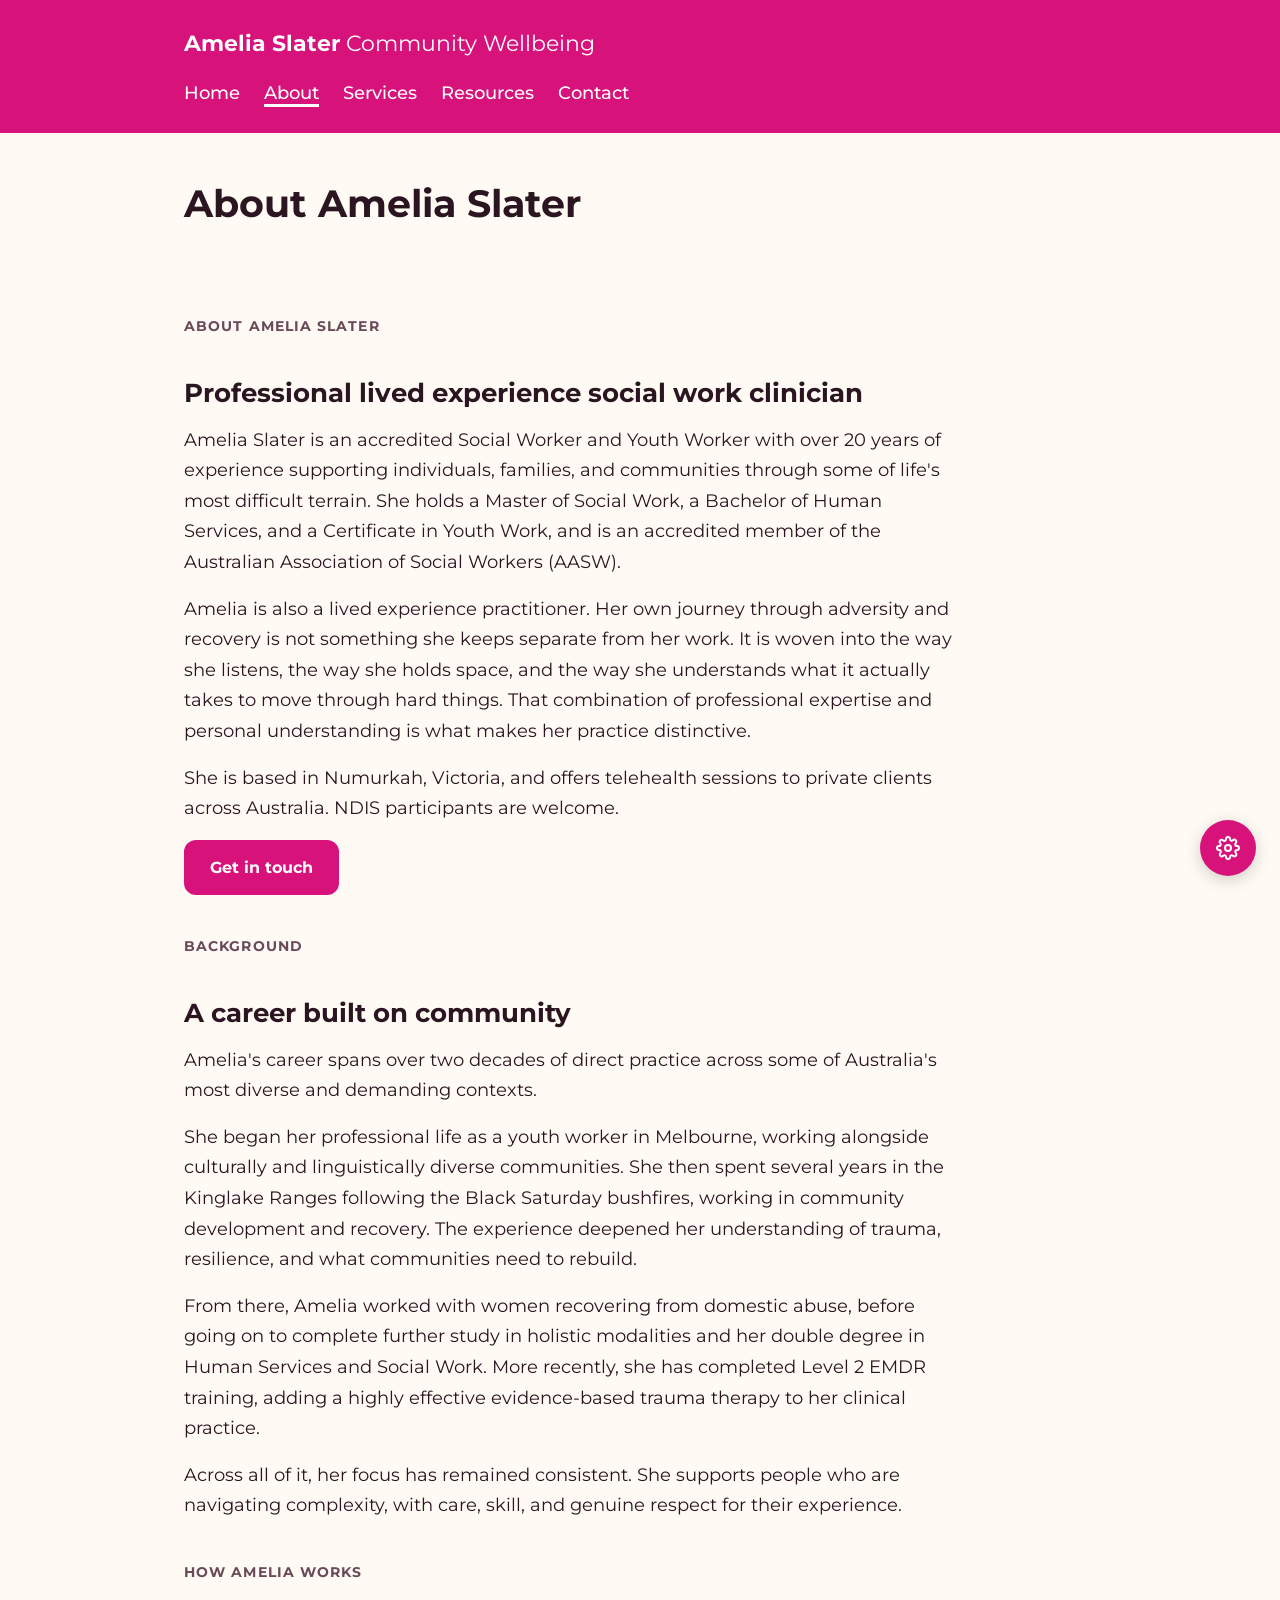
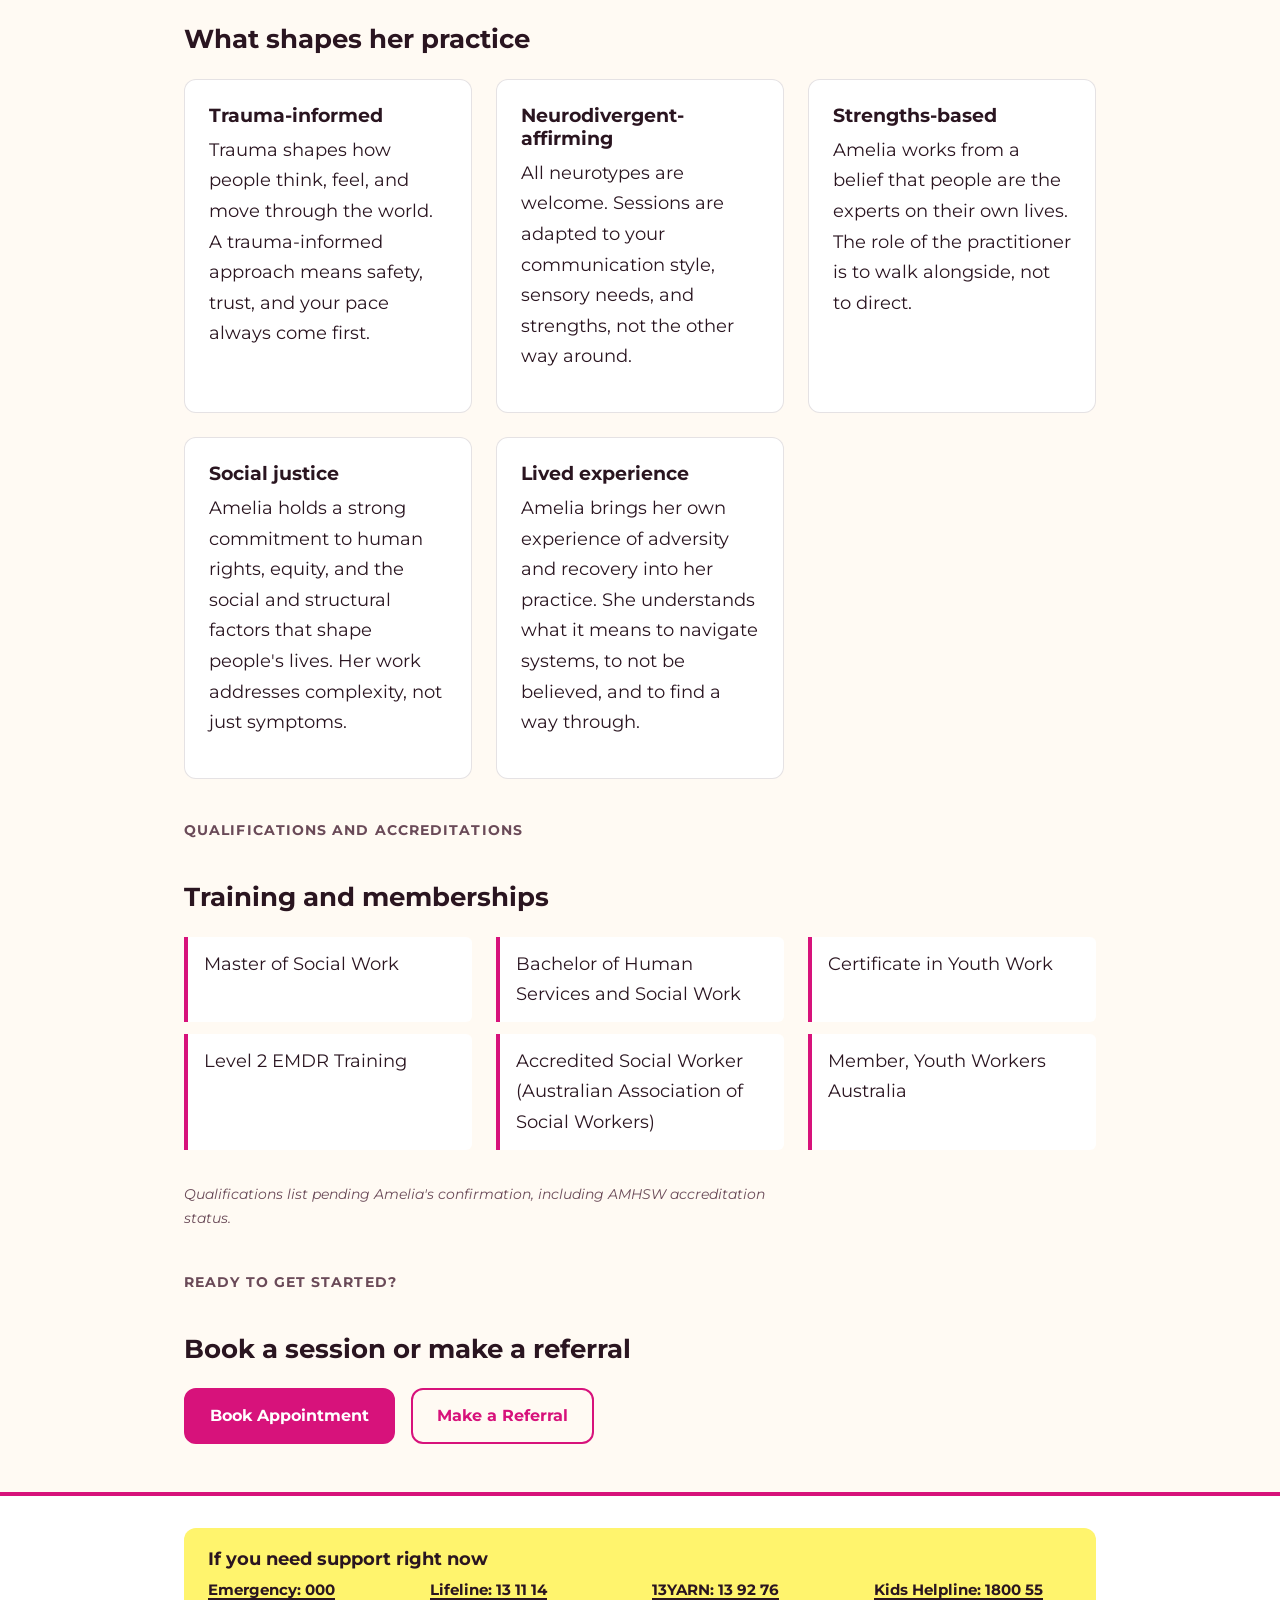
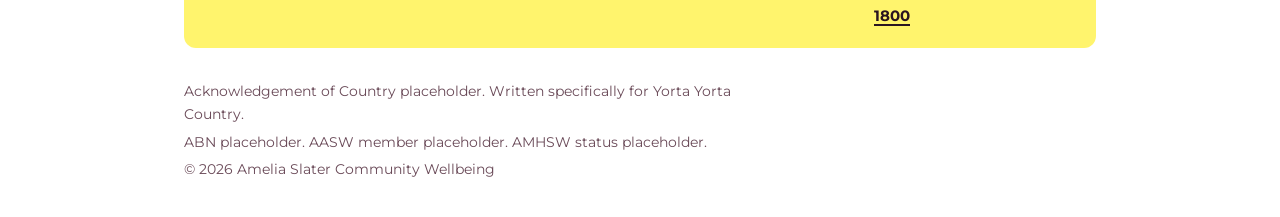
==== about.html @ e7a0e391 "Add files via upload" ====
<!DOCTYPE html>
<html lang="en">
<head>
  <meta charset="utf-8">
  <meta name="viewport" content="width=device-width, initial-scale=1">
  <title>About Amelia Slater | Accredited Social Worker and EMDR Therapist | Community Wellbeing</title>
  <meta name="description" content="Neurodivergent-affirming trauma therapy via telehealth. Amelia Slater offers EMDR and counselling across Australia for adults, including private clients.">

  <link rel="preconnect" href="https://fonts.googleapis.com">
  <link rel="preconnect" href="https://fonts.gstatic.com" crossorigin>
  <link href="https://fonts.googleapis.com/css2?family=Montserrat:wght@400;500;700&family=Atkinson+Hyperlegible:wght@400;700&display=swap" rel="stylesheet">

  <link rel="stylesheet" href="styles.css">
</head>
<body>

  <a class="skip-link" href="#main">Skip to main content</a>

  <header>
    <div class="container">
      <a class="brand" href="index.html">Amelia Slater <span style="font-weight: 400;">Community Wellbeing</span></a>
      <nav aria-label="Primary">
        <a href="index.html">Home</a>
        <a href="about.html" aria-current="page">About</a>
        <a href="index.html#services">Services</a>
        <a href="index.html#resources">Resources</a>
        <a href="index.html#contact">Contact</a>
      </nav>
    </div>
  </header>

  <main id="main" class="container">

    <section class="hero">
      <h1>About Amelia Slater</h1>
    </section>

    <section>
      <p class="section-label">About Amelia Slater</p>
      <h2>Professional lived experience social work clinician</h2>

      <p>Amelia Slater is an accredited Social Worker and Youth Worker with over 20 years of experience supporting individuals, families, and communities through some of life's most difficult terrain. She holds a Master of Social Work, a Bachelor of Human Services, and a Certificate in Youth Work, and is an accredited member of the Australian Association of Social Workers (AASW).</p>

      <p>Amelia is also a lived experience practitioner. Her own journey through adversity and recovery is not something she keeps separate from her work. It is woven into the way she listens, the way she holds space, and the way she understands what it actually takes to move through hard things. That combination of professional expertise and personal understanding is what makes her practice distinctive.</p>

      <p>She is based in Numurkah, Victoria, and offers telehealth sessions to private clients across Australia. NDIS participants are welcome.</p>

      <a href="index.html#contact" class="btn">Get in touch</a>
    </section>

    <section>
      <p class="section-label">Background</p>
      <h2>A career built on community</h2>

      <p>Amelia's career spans over two decades of direct practice across some of Australia's most diverse and demanding contexts.</p>

      <p>She began her professional life as a youth worker in Melbourne, working alongside culturally and linguistically diverse communities. She then spent several years in the Kinglake Ranges following the Black Saturday bushfires, working in community development and recovery. The experience deepened her understanding of trauma, resilience, and what communities need to rebuild.</p>

      <p>From there, Amelia worked with women recovering from domestic abuse, before going on to complete further study in holistic modalities and her double degree in Human Services and Social Work. More recently, she has completed Level 2 EMDR training, adding a highly effective evidence-based trauma therapy to her clinical practice.</p>

      <p>Across all of it, her focus has remained consistent. She supports people who are navigating complexity, with care, skill, and genuine respect for their experience.</p>
    </section>

    <section>
      <p class="section-label">How Amelia works</p>
      <h2>What shapes her practice</h2>

      <div class="approach-grid">
        <div class="approach-card">
          <h3>Trauma-informed</h3>
          <p>Trauma shapes how people think, feel, and move through the world. A trauma-informed approach means safety, trust, and your pace always come first.</p>
        </div>
        <div class="approach-card">
          <h3>Neurodivergent-affirming</h3>
          <p>All neurotypes are welcome. Sessions are adapted to your communication style, sensory needs, and strengths, not the other way around.</p>
        </div>
        <div class="approach-card">
          <h3>Strengths-based</h3>
          <p>Amelia works from a belief that people are the experts on their own lives. The role of the practitioner is to walk alongside, not to direct.</p>
        </div>
        <div class="approach-card">
          <h3>Social justice</h3>
          <p>Amelia holds a strong commitment to human rights, equity, and the social and structural factors that shape people's lives. Her work addresses complexity, not just symptoms.</p>
        </div>
        <div class="approach-card">
          <h3>Lived experience</h3>
          <p>Amelia brings her own experience of adversity and recovery into her practice. She understands what it means to navigate systems, to not be believed, and to find a way through.</p>
        </div>
      </div>
    </section>

    <section>
      <p class="section-label">Qualifications and accreditations</p>
      <h2>Training and memberships</h2>

      <ul class="qualifications-list">
        <li>Master of Social Work</li>
        <li>Bachelor of Human Services and Social Work</li>
        <li>Certificate in Youth Work</li>
        <li>Level 2 EMDR Training</li>
        <li>Accredited Social Worker (Australian Association of Social Workers)</li>
        <li>Member, Youth Workers Australia</li>
      </ul>

      <p style="font-size: 0.9rem; color: var(--text-muted); font-style: italic;">Qualifications list pending Amelia's confirmation, including AMHSW accreditation status.</p>
    </section>

    <section>
      <p class="section-label">Ready to get started?</p>
      <h2>Book a session or make a referral</h2>

      <div class="cta-buttons">
        <a href="#" class="btn">Book Appointment</a>
        <a href="#" class="btn btn-secondary">Make a Referral</a>
      </div>
    </section>

  </main>

  <footer>
    <div class="container">

      <aside class="crisis-block" aria-label="Crisis support resources">
        <h2>If you need support right now</h2>
        <ul>
          <li><a href="tel:000">Emergency: 000</a></li>
          <li><a href="tel:131114">Lifeline: 13 11 14</a></li>
          <li><a href="tel:139276">13YARN: 13 92 76</a></li>
          <li><a href="tel:1800551800">Kids Helpline: 1800 55 1800</a></li>
        </ul>
      </aside>

      <div class="meta">
        <p>Acknowledgement of Country placeholder. Written specifically for Yorta Yorta Country.</p>
        <p>ABN placeholder. AASW member placeholder. AMHSW status placeholder.</p>
        <p>&copy; <span id="year"></span> Amelia Slater Community Wellbeing</p>
      </div>

    </div>
  </footer>

  <button class="controls-toggle" aria-label="Open accessibility controls" aria-expanded="false" aria-controls="controls-panel" id="controls-toggle">
    <svg width="24" height="24" viewBox="0 0 24 24" fill="none" stroke="currentColor" stroke-width="2" stroke-linecap="round" stroke-linejoin="round" aria-hidden="true">
      <circle cx="12" cy="12" r="3"></circle>
      <path d="M19.4 15a1.65 1.65 0 0 0 .33 1.82l.06.06a2 2 0 0 1 0 2.83 2 2 0 0 1-2.83 0l-.06-.06a1.65 1.65 0 0 0-1.82-.33 1.65 1.65 0 0 0-1 1.51V21a2 2 0 0 1-4 0v-.09a1.65 1.65 0 0 0-1-1.51 1.65 1.65 0 0 0-1.82.33l-.06.06a2 2 0 0 1-2.83 0 2 2 0 0 1 0-2.83l.06-.06a1.65 1.65 0 0 0 .33-1.82 1.65 1.65 0 0 0-1.51-1H3a2 2 0 0 1 0-4h.09a1.65 1.65 0 0 0 1.51-1 1.65 1.65 0 0 0-.33-1.82l-.06-.06a2 2 0 0 1 0-2.83 2 2 0 0 1 2.83 0l.06.06a1.65 1.65 0 0 0 1.82.33H9a1.65 1.65 0 0 0 1-1.51V3a2 2 0 0 1 4 0v.09a1.65 1.65 0 0 0 1 1.51 1.65 1.65 0 0 0 1.82-.33l.06-.06a2 2 0 0 1 2.83 0 2 2 0 0 1 0 2.83l-.06.06a1.65 1.65 0 0 0-.33 1.82V9a1.65 1.65 0 0 0 1.51 1H21a2 2 0 0 1 0 4h-.09a1.65 1.65 0 0 0-1.51 1z"></path>
    </svg>
  </button>

  <div class="controls-panel" id="controls-panel" role="dialog" aria-label="Accessibility and reading controls">
    <h2>Reading controls</h2>

    <div class="control-group">
      <label for="font-size-slider">Text size</label>
      <input type="range" id="font-size-slider" min="14" max="26" step="1" value="18">
    </div>

    <div class="control-group">
      <label>Background colour</label>
      <div class="bg-options" role="group">
        <button data-bg="cream" aria-pressed="true">Cream</button>
        <button data-bg="sage">Sage</button>
        <button data-bg="lavender">Lavender</button>
      </div>
    </div>

    <div class="control-group">
      <div class="toggle-row">
        <span>Dyslexia-friendly font</span>
        <label class="switch"><input type="checkbox" id="toggle-dyslexia"><span class="slider"></span></label>
      </div>
      <div class="toggle-row">
        <span>High contrast</span>
        <label class="switch"><input type="checkbox" id="toggle-contrast"><span class="slider"></span></label>
      </div>
      <div class="toggle-row">
        <span>Reduce motion</span>
        <label class="switch"><input type="checkbox" id="toggle-motion"><span class="slider"></span></label>
      </div>
      <div class="toggle-row">
        <span>Reading mode</span>
        <label class="switch"><input type="checkbox" id="toggle-reading"><span class="slider"></span></label>
      </div>
    </div>

    <button class="reset-btn" id="reset-btn">Reset all to default</button>
  </div>

  <script src="scripts.js"></script>
</body>
</html>
---- styles.css ----
/* ========================================
   ASCW shared styles
   Used by every page in the site.
   ======================================== */

/* ---------- Theme tokens ---------- */
:root {
  --brand-pink: #d7127b;
  --brand-yellow: #fff46d;
  --brand-sage: #a8c89b;
  --brand-lavender: #ba94c4;
  --brand-cream: #fffaf3;

  /* Themeable. The AuDHD panel swaps these. */
  --bg: var(--brand-cream);
  --text: #2a1520;
  --text-muted: #6a4a58;
  --accent: var(--brand-pink);
  --surface: #ffffff;
  --border: rgba(42, 21, 32, 0.12);

  --font-body: 'Montserrat', system-ui, sans-serif;
  --font-size: 18px;
  --line-height: 1.7;
  --letter-spacing: 0;

  --radius: 12px;
  --space: 1.5rem;
}

/* High contrast theme. */
body.high-contrast {
  --bg: #ffffff;
  --text: #000000;
  --text-muted: #1a1a1a;
  --accent: #b00060;
  --surface: #ffffff;
  --border: #000000;
}

/* Background colour options. */
body.bg-sage     { --bg: #eaf2e3; }
body.bg-lavender { --bg: #f1e9f3; }
body.bg-cream    { --bg: var(--brand-cream); }

/* Dyslexia-friendly font. */
body.font-dyslexia {
  --font-body: 'Atkinson Hyperlegible', system-ui, sans-serif;
  --letter-spacing: 0.02em;
}

/* Reading mode strips decoration. */
body.reading-mode header nav,
body.reading-mode .hero-decoration,
body.reading-mode footer .crisis-block,
body.reading-mode .services,
body.reading-mode .approach-grid { display: none; }
body.reading-mode main { max-width: 65ch; }

/* Reduced motion. */
@media (prefers-reduced-motion: reduce) {
  *, *::before, *::after { animation: none !important; transition: none !important; }
}
body.reduce-motion *,
body.reduce-motion *::before,
body.reduce-motion *::after { animation: none !important; transition: none !important; }

/* ---------- Reset and base ---------- */
*, *::before, *::after { box-sizing: border-box; }
body {
  margin: 0;
  background: var(--bg);
  color: var(--text);
  font-family: var(--font-body);
  font-size: var(--font-size);
  line-height: var(--line-height);
  letter-spacing: var(--letter-spacing);
  transition: background 0.2s ease;
}
h1, h2, h3 { font-weight: 700; line-height: 1.2; }
h1 { font-size: 2.4rem; margin: 0 0 1rem; }
h2 { font-size: 1.6rem; margin: 2.5rem 0 1rem; }
h3 { font-size: 1.2rem; margin: 1.5rem 0 0.5rem; }
p  { margin: 0 0 1rem; max-width: 65ch; }
a {
  color: var(--accent);
  text-decoration-thickness: 2px;
  text-underline-offset: 3px;
}
a:focus-visible, button:focus-visible {
  outline: 3px solid var(--accent);
  outline-offset: 3px;
}

/* ---------- Skip link ---------- */
.skip-link {
  position: absolute;
  left: 0; top: 0;
  padding: 0.75rem 1rem;
  background: var(--accent);
  color: white;
  transform: translateY(-100%);
  transition: transform 0.15s ease;
  z-index: 100;
}
.skip-link:focus { transform: translateY(0); }

/* ---------- Layout ---------- */
.container { max-width: 960px; margin: 0 auto; padding: 0 1.5rem; }

/* ---------- Header ---------- */
header {
  background: var(--accent);
  color: white;
  padding: 1.5rem 0;
}
header a { color: white; }
.brand {
  font-size: 1.4rem;
  font-weight: 700;
  text-decoration: none;
}
header nav {
  margin-top: 1rem;
  display: flex;
  flex-wrap: wrap;
  gap: 1rem 1.5rem;
}
header nav a {
  text-decoration: none;
  font-weight: 500;
}
header nav a:hover { text-decoration: underline; }
header nav a[aria-current="page"] {
  text-decoration: underline;
  text-decoration-thickness: 3px;
  text-underline-offset: 5px;
}

/* ---------- Section labels ---------- */
.section-label {
  font-size: 0.85rem;
  font-weight: 700;
  text-transform: uppercase;
  letter-spacing: 0.08em;
  color: var(--text-muted);
  margin: 2.5rem 0 0;
}

/* ---------- Hero ---------- */
.hero {
  padding: 3rem 0 2rem;
  position: relative;
}
.hero p.lead {
  font-size: 1.15rem;
  color: var(--text-muted);
  max-width: 50ch;
}

/* ---------- Cards (services, approach) ---------- */
.services,
.approach-grid {
  display: grid;
  grid-template-columns: repeat(auto-fit, minmax(240px, 1fr));
  gap: 1.5rem;
  margin: 1.5rem 0 2rem;
}
.service-card,
.approach-card {
  background: var(--surface);
  border: 1px solid var(--border);
  border-radius: var(--radius);
  padding: 1.5rem;
}
.service-card h3,
.approach-card h3 { margin-top: 0; }

/* ---------- Qualifications list ---------- */
.qualifications-list {
  list-style: none;
  padding: 0;
  margin: 1.5rem 0 2rem;
  display: grid;
  grid-template-columns: repeat(auto-fit, minmax(280px, 1fr));
  gap: 0.75rem 1.5rem;
}
.qualifications-list li {
  background: var(--surface);
  border-left: 4px solid var(--accent);
  padding: 0.75rem 1rem;
  border-radius: 0 6px 6px 0;
}

/* ---------- Buttons ---------- */
.btn {
  display: inline-block;
  padding: 0.75rem 1.5rem;
  background: var(--accent);
  color: white;
  text-decoration: none;
  border-radius: var(--radius);
  font-weight: 700;
  border: 2px solid var(--accent);
  cursor: pointer;
  font-family: inherit;
  font-size: 1rem;
  transition: background 0.15s ease, transform 0.15s ease;
}
.btn:hover { background: var(--text); border-color: var(--text); }
.btn-secondary {
  background: transparent;
  color: var(--accent);
}
.btn-secondary:hover { background: var(--accent); color: white; }
.cta-buttons {
  display: flex;
  flex-wrap: wrap;
  gap: 1rem;
  margin: 1.5rem 0 2rem;
}

/* ---------- Footer ---------- */
footer {
  background: var(--surface);
  border-top: 4px solid var(--accent);
  margin-top: 3rem;
  padding: 2rem 0;
  font-size: 0.95rem;
}
footer .crisis-block {
  background: var(--brand-yellow);
  color: #2a1520;
  padding: 1.25rem 1.5rem;
  border-radius: var(--radius);
  margin-bottom: 2rem;
}
footer .crisis-block h2 {
  margin: 0 0 0.5rem;
  font-size: 1.1rem;
}
footer .crisis-block ul {
  list-style: none;
  padding: 0;
  margin: 0;
  display: grid;
  grid-template-columns: repeat(auto-fit, minmax(180px, 1fr));
  gap: 0.5rem 1.5rem;
}
footer .crisis-block a {
  color: #2a1520;
  font-weight: 700;
}
footer .meta {
  color: var(--text-muted);
  font-size: 0.85rem;
}
footer .meta p { margin: 0.25rem 0; }

/* ---------- AuDHD controls floating button ---------- */
.controls-toggle {
  position: fixed;
  bottom: 1.5rem;
  right: 1.5rem;
  background: var(--accent);
  color: white;
  border: none;
  width: 56px; height: 56px;
  border-radius: 50%;
  cursor: pointer;
  box-shadow: 0 4px 16px rgba(0,0,0,0.18);
  font-size: 1.4rem;
  z-index: 50;
  display: flex;
  align-items: center;
  justify-content: center;
}
.controls-toggle:hover { transform: scale(1.05); transition: transform 0.15s ease; }

/* ---------- AuDHD panel ---------- */
.controls-panel {
  position: fixed;
  bottom: 5.5rem;
  right: 1.5rem;
  width: min(340px, calc(100vw - 3rem));
  max-height: calc(100vh - 8rem);
  overflow-y: auto;
  background: var(--surface);
  border: 1px solid var(--border);
  border-radius: var(--radius);
  box-shadow: 0 8px 32px rgba(0,0,0,0.18);
  padding: 1.25rem;
  z-index: 49;
  display: none;
}
.controls-panel[data-open="true"] { display: block; }
.controls-panel h2 {
  margin: 0 0 1rem;
  font-size: 1.1rem;
}
.controls-panel .control-group { margin-bottom: 1.25rem; }
.controls-panel .control-group label {
  display: block;
  font-size: 0.85rem;
  font-weight: 500;
  margin-bottom: 0.5rem;
  color: var(--text-muted);
}
.controls-panel input[type="range"] {
  width: 100%;
  accent-color: var(--accent);
}
.controls-panel .toggle-row {
  display: flex;
  justify-content: space-between;
  align-items: center;
  padding: 0.4rem 0;
}
.controls-panel .toggle-row span { font-size: 0.95rem; }
.controls-panel .bg-options { display: flex; gap: 0.5rem; }
.controls-panel .bg-options button {
  flex: 1;
  border: 2px solid var(--border);
  background: white;
  padding: 0.6rem;
  border-radius: 6px;
  cursor: pointer;
  font-size: 0.8rem;
}
.controls-panel .bg-options button[aria-pressed="true"] {
  border-color: var(--accent);
  font-weight: 700;
}
.controls-panel .reset-btn {
  width: 100%;
  padding: 0.6rem;
  background: transparent;
  border: 1px solid var(--border);
  border-radius: 6px;
  cursor: pointer;
  font-size: 0.85rem;
  color: var(--text-muted);
}

/* ---------- Toggle switches ---------- */
.switch {
  position: relative;
  display: inline-block;
  width: 40px;
  height: 22px;
}
.switch input { opacity: 0; width: 0; height: 0; }
.switch .slider {
  position: absolute;
  cursor: pointer;
  top: 0; left: 0; right: 0; bottom: 0;
  background: #ccc;
  border-radius: 22px;
  transition: 0.2s;
}
.switch .slider::before {
  content: "";
  position: absolute;
  height: 16px; width: 16px;
  left: 3px; bottom: 3px;
  background: white;
  border-radius: 50%;
  transition: 0.2s;
}
.switch input:checked + .slider { background: var(--accent); }
.switch input:checked + .slider::before { transform: translateX(18px); }
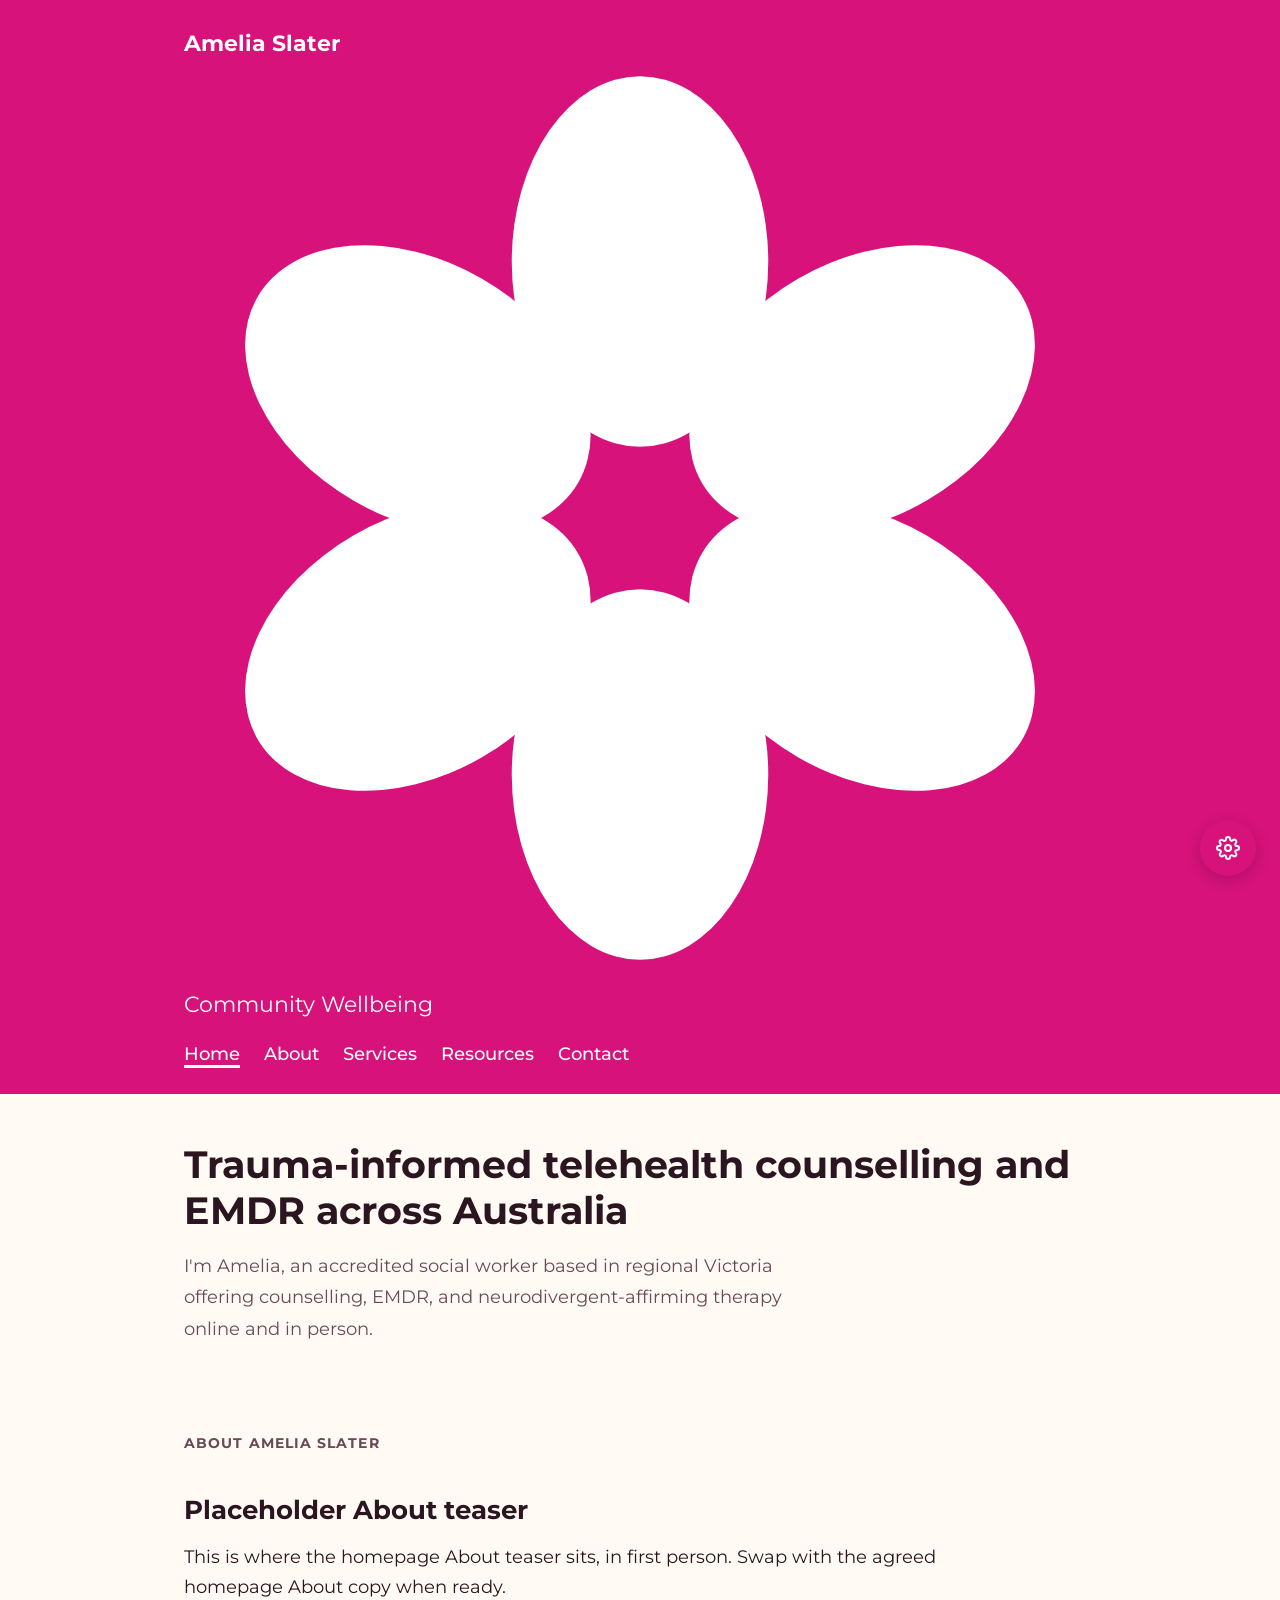
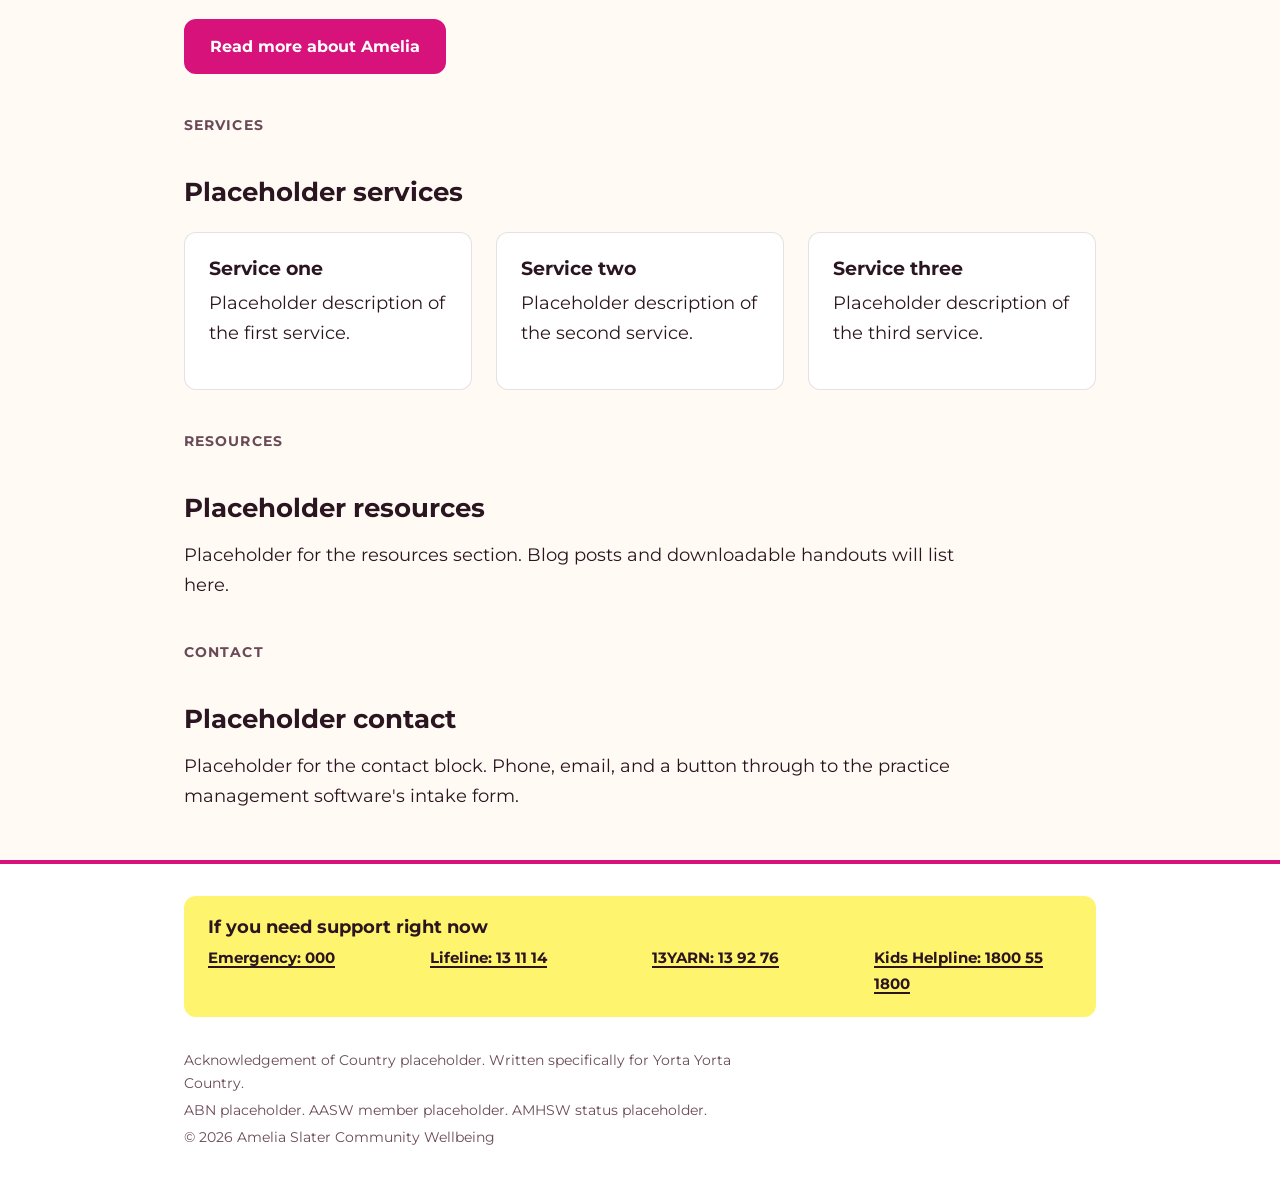
==== commit 7e2d012c: "Update about.html" ====
--- a/about.html
+++ b/about.html
@@ -3,8 +3,8 @@
 <head>
   <meta charset="utf-8">
   <meta name="viewport" content="width=device-width, initial-scale=1">
-  <title>About Amelia Slater | Accredited Social Worker and EMDR Therapist | Community Wellbeing</title>
-  <meta name="description" content="Neurodivergent-affirming trauma therapy via telehealth. Amelia Slater offers EMDR and counselling across Australia for adults, including private clients.">
+  <title>Amelia Slater Community Wellbeing</title>
+  <meta name="description" content="Placeholder description, replace later">
 
   <link rel="preconnect" href="https://fonts.googleapis.com">
   <link rel="preconnect" href="https://fonts.gstatic.com" crossorigin>
@@ -18,10 +18,10 @@
 
   <header>
     <div class="container">
-      <a class="brand" href="index.html">Amelia Slater <span style="font-weight: 400;">Community Wellbeing</span></a>
+      <a class="brand" href="index.html">Amelia Slater<svg class="brand-flower" viewBox="0 0 64 64" aria-hidden="true"><g transform="translate(32 32)" fill="currentColor"><ellipse cx="0" cy="-18" rx="9" ry="13"/><ellipse cx="0" cy="-18" rx="9" ry="13" transform="rotate(60)"/><ellipse cx="0" cy="-18" rx="9" ry="13" transform="rotate(120)"/><ellipse cx="0" cy="-18" rx="9" ry="13" transform="rotate(180)"/><ellipse cx="0" cy="-18" rx="9" ry="13" transform="rotate(240)"/><ellipse cx="0" cy="-18" rx="9" ry="13" transform="rotate(300)"/></g></svg> <span style="font-weight: 400;">Community Wellbeing</span></a>
       <nav aria-label="Primary">
-        <a href="index.html">Home</a>
-        <a href="about.html" aria-current="page">About</a>
+        <a href="index.html" aria-current="page">Home</a>
+        <a href="about.html">About</a>
         <a href="index.html#services">Services</a>
         <a href="index.html#resources">Resources</a>
         <a href="index.html#contact">Contact</a>
@@ -32,87 +32,46 @@
   <main id="main" class="container">
 
     <section class="hero">
-      <h1>About Amelia Slater</h1>
+      <h1>Trauma-informed telehealth counselling and EMDR across Australia</h1>
+      <p class="lead">I'm Amelia, an accredited social worker based in regional Victoria offering counselling, EMDR, and neurodivergent-affirming therapy online and in person.</p>
     </section>
 
-    <section>
+    <section id="about">
       <p class="section-label">About Amelia Slater</p>
-      <h2>Professional lived experience social work clinician</h2>
-
-      <p>Amelia Slater is an accredited Social Worker and Youth Worker with over 20 years of experience supporting individuals, families, and communities through some of life's most difficult terrain. She holds a Master of Social Work, a Bachelor of Human Services, and a Certificate in Youth Work, and is an accredited member of the Australian Association of Social Workers (AASW).</p>
-
-      <p>Amelia is also a lived experience practitioner. Her own journey through adversity and recovery is not something she keeps separate from her work. It is woven into the way she listens, the way she holds space, and the way she understands what it actually takes to move through hard things. That combination of professional expertise and personal understanding is what makes her practice distinctive.</p>
-
-      <p>She is based in Numurkah, Victoria, and offers telehealth sessions to private clients across Australia. NDIS participants are welcome.</p>
-
-      <a href="index.html#contact" class="btn">Get in touch</a>
+      <h2>Placeholder About teaser</h2>
+      <p>This is where the homepage About teaser sits, in first person. Swap with the agreed homepage About copy when ready.</p>
+      <a href="about.html" class="btn">Read more about Amelia</a>
     </section>
 
-    <section>
-      <p class="section-label">Background</p>
-      <h2>A career built on community</h2>
-
-      <p>Amelia's career spans over two decades of direct practice across some of Australia's most diverse and demanding contexts.</p>
-
-      <p>She began her professional life as a youth worker in Melbourne, working alongside culturally and linguistically diverse communities. She then spent several years in the Kinglake Ranges following the Black Saturday bushfires, working in community development and recovery. The experience deepened her understanding of trauma, resilience, and what communities need to rebuild.</p>
-
-      <p>From there, Amelia worked with women recovering from domestic abuse, before going on to complete further study in holistic modalities and her double degree in Human Services and Social Work. More recently, she has completed Level 2 EMDR training, adding a highly effective evidence-based trauma therapy to her clinical practice.</p>
-
-      <p>Across all of it, her focus has remained consistent. She supports people who are navigating complexity, with care, skill, and genuine respect for their experience.</p>
-    </section>
-
-    <section>
-      <p class="section-label">How Amelia works</p>
-      <h2>What shapes her practice</h2>
-
-      <div class="approach-grid">
-        <div class="approach-card">
-          <h3>Trauma-informed</h3>
-          <p>Trauma shapes how people think, feel, and move through the world. A trauma-informed approach means safety, trust, and your pace always come first.</p>
+    <section id="services">
+      <p class="section-label">Services</p>
+      <h2>Placeholder services</h2>
+      <div class="services">
+        <div class="service-card">
+          <h3>Service one</h3>
+          <p>Placeholder description of the first service.</p>
         </div>
-        <div class="approach-card">
-          <h3>Neurodivergent-affirming</h3>
-          <p>All neurotypes are welcome. Sessions are adapted to your communication style, sensory needs, and strengths, not the other way around.</p>
+        <div class="service-card">
+          <h3>Service two</h3>
+          <p>Placeholder description of the second service.</p>
         </div>
-        <div class="approach-card">
-          <h3>Strengths-based</h3>
-          <p>Amelia works from a belief that people are the experts on their own lives. The role of the practitioner is to walk alongside, not to direct.</p>
-        </div>
-        <div class="approach-card">
-          <h3>Social justice</h3>
-          <p>Amelia holds a strong commitment to human rights, equity, and the social and structural factors that shape people's lives. Her work addresses complexity, not just symptoms.</p>
-        </div>
-        <div class="approach-card">
-          <h3>Lived experience</h3>
-          <p>Amelia brings her own experience of adversity and recovery into her practice. She understands what it means to navigate systems, to not be believed, and to find a way through.</p>
+        <div class="service-card">
+          <h3>Service three</h3>
+          <p>Placeholder description of the third service.</p>
         </div>
       </div>
     </section>
 
-    <section>
-      <p class="section-label">Qualifications and accreditations</p>
-      <h2>Training and memberships</h2>
-
-      <ul class="qualifications-list">
-        <li>Master of Social Work</li>
-        <li>Bachelor of Human Services and Social Work</li>
-        <li>Certificate in Youth Work</li>
-        <li>Level 2 EMDR Training</li>
-        <li>Accredited Social Worker (Australian Association of Social Workers)</li>
-        <li>Member, Youth Workers Australia</li>
-      </ul>
-
-      <p style="font-size: 0.9rem; color: var(--text-muted); font-style: italic;">Qualifications list pending Amelia's confirmation, including AMHSW accreditation status.</p>
+    <section id="resources">
+      <p class="section-label">Resources</p>
+      <h2>Placeholder resources</h2>
+      <p>Placeholder for the resources section. Blog posts and downloadable handouts will list here.</p>
     </section>
 
-    <section>
-      <p class="section-label">Ready to get started?</p>
-      <h2>Book a session or make a referral</h2>
-
-      <div class="cta-buttons">
-        <a href="#" class="btn">Book Appointment</a>
-        <a href="#" class="btn btn-secondary">Make a Referral</a>
-      </div>
+    <section id="contact">
+      <p class="section-label">Contact</p>
+      <h2>Placeholder contact</h2>
+      <p>Placeholder for the contact block. Phone, email, and a button through to the practice management software's intake form.</p>
     </section>
 
   </main>
